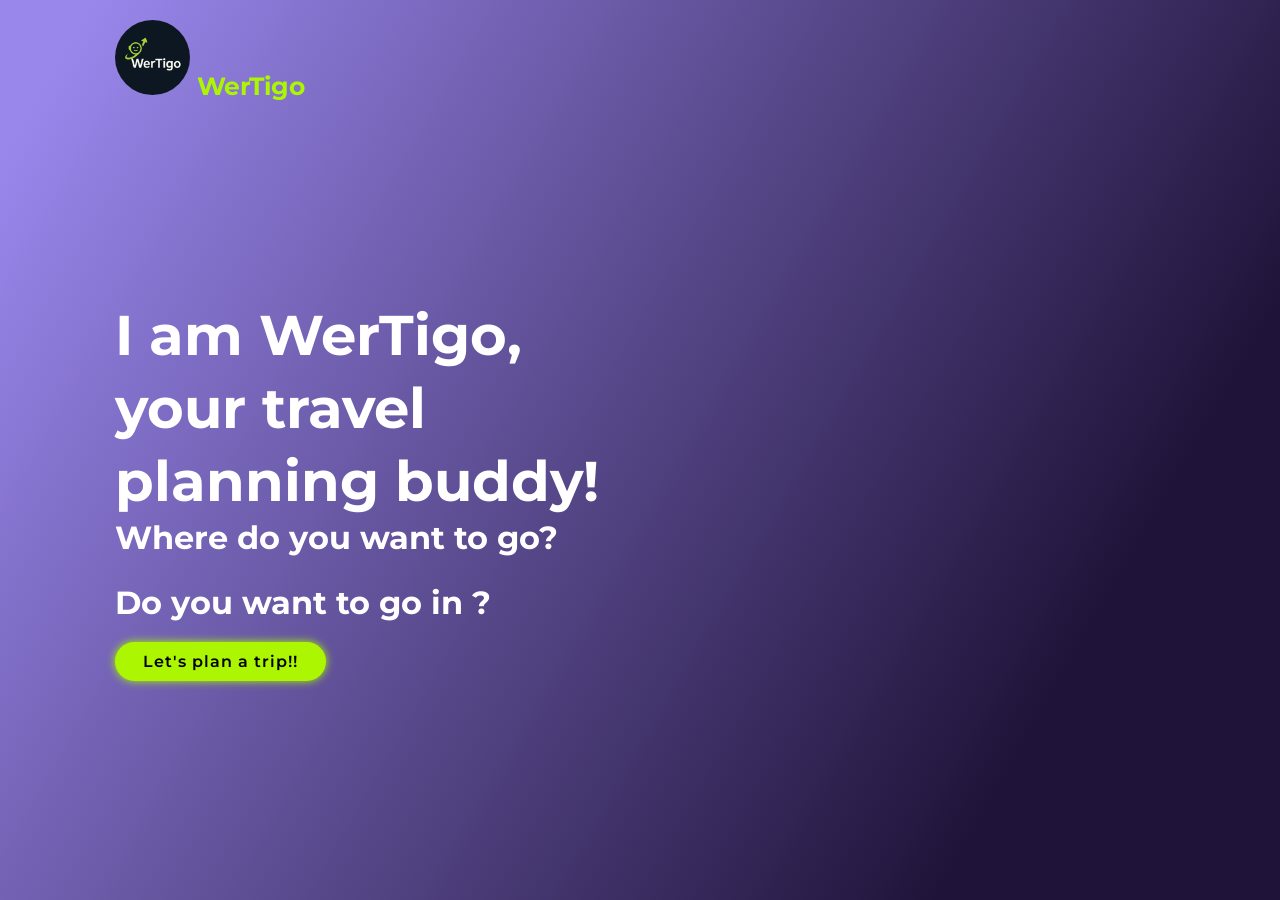
==== personal-portfolio-thesis-webdraft/home.html @ ab1bde2d "Initial commit" ====
<!DOCTYPE html>
<!--[if lt IE 7]>      <html class="no-js lt-ie9 lt-ie8 lt-ie7"> <![endif]-->
<!--[if IE 7]>         <html class="no-js lt-ie9 lt-ie8"> <![endif]-->
<!--[if IE 8]>         <html class="no-js lt-ie9"> <![endif]-->
<!--[if gt IE 8]>      <html class="no-js"> <!--<![endif]-->
<html>
    <head>
        <meta charset="utf-8">
        <meta http-equiv="X-UA-Compatible" content="IE=edge">
        <title>WerTigo</title>

        <!-- FONT AWESOME -->
         <link rel="stylesheet" href="https://cdnjs.cloudflare.com/ajax/libs/font-awesome/6.5.1/css/all.min.css" class="stylesheet">
         <link rel="stylesheet" 
         href="https://cdnjs.cloudflare.com/ajax/libs/font-awesome/6.5.2/css/all.min.css">
        <meta name="description" content="">
        <meta name="viewport" content="width=device-width, initial-scale=1">

        <!-- Main CSS-->
        <link rel="stylesheet" href="style.css">
    </head>
    <body>
        <!--[if lt IE 7]>
            <p class="browsehappy">You are using an <strong>outdated</strong> browser. Please <a href="#">upgrade your browser</a> to improve your experience.</p>
        <![endif]-->

        <!-- HEADER DESIGN -->
        <header class="header">
         <a href="#" class="logo" id="menu"><img src="LOGO.png" class="lgo"><span> WerTigo </span></a>
        
         <i class="fa-solid fa-bars" id="menu-icon"></i>
         <nav class="navbar">
         <!--    
            <a href="#home" class="active"><span>Home </span></a>
            <a href="#about"> <span>About</span></a>
            <a href="#services"> <span>Services</span> </a>
            <a href="#portfolio"> <span>Portfolio</span></a>
            <a href="#contact"> <span>Contact</span></a>
         </nav>
         -->

         
        </header>

        <!-- Home section design-->

        <section class="home" id="home">

        <div class="home-content">

            

            <h1>I am WerTigo,</h1>
            <h1> your travel planning buddy! </h1>
            <h3>Where do you want to go?</h3>
            <br>
            <br>
            <h3> Do you want to go in <span class="multiple-text"></span>?</h3>
                
                <a href="index.html" class="btn"> Let's plan a trip!! </a>
            </div>

            
            <div class="slides">
                <div class="slide slide-1" data-bg="DESTINATIONS/BOHOL.jpg">
                    <img src="DESTINATIONS/BOHOL.jpg" alt="">
                </div>
                <div class="slide slide-2" data-bg="DESTINATIONS/BORACAY.jpg">
                    <img src="DESTINATIONS/BORACAY.jpg" alt="">
                </div>
                <div class="slide slide-3" data-bg="DESTINATIONS/ELNIDO.webp">
                    <img src="DESTINATIONS/ELNIDO.webp" alt="">
                </div>
            </div>
            
            
    

        <div class="home-img">
                    <img src="img/dp-wbg-t.png" alt="">

        </div>
        </div>
        </section>

        <!--
        about section
       <section class="about" id="about">
        <div class="about-img">
            <img src="img/dp-placeholder.png" alt="">

        </div>

        !-->



        <!--<section class="info-section" id="info-section">
            <h2 class="section-title"></h2>


            <div class="info-container container grid">
            
                 about
                <div class="about grid" id="about">
                    <div class="about-content">
                        <h3 class="info-title">About <span> Me </span></h3>
                            <p class="about-desc">
                                I am Christian Gabrielle B. Dalida, an incoming 4th year Computer Science student from Cavite State University - Imus. I grew up surrounded by technology, which explains my passion for it. I am interested in developing software, AI, and data analytics. Though I'm open to anything inline with Computer Science, and there isn't anything I can't learn!
                            </p>

                        <a href="resume.pdf" download="" target="_blank " class="button abt-btn"></a>


                    </div>

                <img src="img/transparent-pf.png" alt="" srcset="" class="abt-img">
                </div>


    
    </div>
     -->

                <!-- EDUCATION AND EXPERIENCE-->

                <!--
            <div class=" container-qualification">

             <main class="row">
                <section class="col">
                        <header class="title">
                            <h2>EDUCATION</h2>
                        </header>

                        <div class="contents">

                            <div class="box">
                                <h4>2017 - 2018</h4>
                                <h3>Junior High School</h3>
                                <p> Southern Philippines Institute of Science and Technology</p>
                            </div>

                            <div class="box">
                                <h4>2018-2020</h4>
                                <h3>Senior High School</h3>
                                <p> STI College Dasmarinas <br>
                                ICT in Mobile Application and Web Development</p>
                            </div>

                            <div class="box">
                                <h4>2021 - Present</h4>
                                <h3> College</h3>
                                <p> Cavite State University - Imus Campus <br>
                                    Bachelor of Science in Computer Science
                                </p>
                            </div>

                        </div>
                </section>
-->

                <!--- ****** END********-->



                <!-- EXPERIENCE -->

                <!--
                <section class="col">
                    <header class="title">
                        <h2>EXPERIENCE</h2>
                    </header>
                    <div class="contents">
                        <div class="box">
                            <h4>04/2024 - 06/2024</h4>
                            <h3>Full-stack Developer</h3>
                            <p> Developed a web-based point-of-sale system using HTML, CSS, MySQL, JavaScript in partial fullfilment of the subject Programming Languages</p>
                        </div>

                        <div class="box">
                            <h4>03/2024 - 06/2024</h4>
                            <h3>Lead Game Developer</h3>
                            <p> Programmed the environment, player, and enemy movement, colliders, and physics. </p>
                        </div>
                    </div>
               </section>
            </main>
            </div>
-->

                <!---- EXPERIENCE END-->



                <!-- experience 
                <div class="experience">
                    <h3 class="info-title"> Experience in an Academic Environment</h3>

                    <div class="experience-content grid">
                        <div class="experience-data-grid"> 
                            <h2 class="experience-company"> Web Development</h2>
                            

                        </div>

                        <h3 class="experience-profession"> <span>Full Stack Web Developer</span></h3>
                        <h2><b>04/24 - 06/24</b></h2> 
                        <p class="exp-desc">
                            Made a Point of Sale system of Computer Parts & Peripherals in partial fullfilment of the subject Programming Languages. HTML,CSS, JS, PHP, MySQL
                        </p>
                    </div>


                    <div class="experience-data grid"> 
                    <h2 class="experience-company">Unity
                    </h2>

                

                <h3 class="experience-profession"> <span>Lead Programmer</span></h3>
                <h2> <b>04/24 - 06/24</b></h2>
                <p class="exp-desc">
                Coded the player character's & enemies movement, the game's environment, and other interactables in partial fullfilment of the subject CS Elective - Game Development
                </p>
                </div>
                </div>
            </div>
        </div>

    -->

      

        

        <!--- SKILLS -->

        <!--- <div class="skills">
        <h3 class="info-title">Skills</h3>
        

    

        <div class="skills-content grid">
            <div class="skills-box">
                <img src="img/icons/html-1.svg" alt="" srcset="">
                <span class="skills-name">HTML</span>
            </div>
            <div class="skills-box">
                <img src="img/icons/css-3.svg" alt="" srcset="">
                <span class="skills-name">CSS</span>
            </div>
            <div class="skills-box">
                <img src="img/icons/javascript-1.svg" alt="" srcset="">
                <span class="skills-name">Javascript</span>
            </div>
            <div class="skills-box">
                <img src="img/icons/java-4.svg" alt="" srcset="">
                <span class="skills-name">Java</span>
            </div>
            <div class="skills-box">
                <img src="img/icons/python-5.svg" alt="" srcset="">
                <span class="skills-name">Python</span>
            </div>
            <div class="skills-box">
                <img src="img/icons/c--4.svg" alt="" srcset="">
                <span class="skills-name">C#</span>
            </div>
            <div class="skills-box">
                <img src="img/icons/php.png" alt="" srcset="">
                <span class="skills-name">PHP</span>
            </div>
            <div class="skills-box">
                <img src="img/icons/unity-logo.svg" alt="" srcset="">
                <span class="skills-name">Unity</span>
            </div>
            <div class="skills-box">
                <img src="img/icons/premiere-pro-cc.svg" alt="" srcset="">
                <span class="skills-name">Adobe Premiere Pro</span>
            </div>
            <div class="skills-box">
                <img src="img/icons/adobe-photoshop-2.svg" alt="" srcset="">
                <span class="skills-name">Adobe Photoshop</span>
            </div>
            <div class="skills-box">
                <img src="img/icons/after-effects-1.svg" alt="" srcset="">
                <span class="skills-name">Adobe After Effects</span>
            </div>
            <div class="skills-box">
                <img src="img/icons/adobe-illustrator-cs6.svg" alt="" srcset="">
                <span class="skills-name">Adobe Illustrator</span>
            </div>

            
        </div>
        </div>
    

        </section>
        <!--
        <div class="about-content">
            <h2 class="heading">ABOUT <span>Me</span></h2>
            <h3> Programmer </h3>
            <p>Lorem ipsum dolor sit amet consectetur adipisicing elit. Non nesciunt minima sed voluptates, veniam voluptatem ullam repellat vel soluta! Nihil labore, enim dolor odio iusto atque nobis accusantium soluta obcaecati. Voluptates qui temporibus odit perferendis rerum tempora laborum, iste officia est incidunt dolores nesciunt eius, facere laudantium corporis omnis quod.</p>
             <a href="" class="btn"> Read more</a>
    
        </div>

       </section>
       
-->

       <!-- services section -->
     <!--  <section class="services" id="services">
       <h2 class="heading">My <span> Services</span></h2>

       <div class="services-container">
            <div class="services-box">
             <i class="fa-solid fa-code"> </i>
             <h3> General Programming </h3>
             <p> Website Development using HTML, CSS, and JavaScript. Programming using Java, Python, C++</p>
            
            </div>

            <div class="services-box">
                <i class="fa-solid fa-gamepad"> </i>
                <h3> Game Development</h3>
                <p> Programming of player and environment's movement, colliders, physics;  configuration of anything in the hierarchy and game scene. Animation of 3D models. </p>
               
               </div>

               <div class="services-box">
                <i class="fa-solid fa-photo-film"></i>
                <h3> Photo & Video Editing</h3>
                <p> Design and layout of banner, flyer, stream overlay, book covers; Color grading of photosets. Editing and Post Processing of Videos
                </p>
           

               </div>



         </div>
       </section>   
-->
   
       <!-- PORTFOLIO SECTION -->


     <!--  <section class="portfolio" id="portfolio">

            <h2 class="heading">Latest <span>Projects</span></h2>


            <div class="portfolio-container">
                <div class="portfolio-box">
                    <video controls src="assets/dragon-lodi.mp4" alt="">
                    <div class="portfolio-layer">
                        <h4>Game Development</h4>
                        <p>Animation and Effects</p>
                        <a href="img/colorref.png"><i class="fa-solid fa-up-right-from-square"></i> </a>
                    </div>
                </div>

                <div class="portfolio-box">
                    <video controls src="assets/gamedev-vid1.mp4" alt="">
                    <div class="portfolio-layer">
                        <h4>Game Development/h4>
                        <p>Movement and Environment</p>
                        <i class="fa-solid fa-up-right-from-square"></i>
                    </div>
                </div>

                <div class="portfolio-box">
                    <img src="assets/portfolio-4.png" alt="">
                    <div class="portfolio-layer">
                        <h4>Game Development</h4>
                        <p> Environment and Player Movement</p>
                        <a href="assets/portfolio-4.png" target="_blank"><i class="fa-solid fa-up-right-from-square"></i></a>
                    </div>
                </div>

                <div class="portfolio-box">
                    <img src="assets/portfolio-1.png" alt="">
                    <div class="portfolio-layer">
                        <h4>Web Development</h4>
                        <p>Web Based Point of Sale System - Home Page</p>
                        <a href="assets/portfolio-1.png" target="_blank"><i class="fa-solid fa-up-right-from-square"></i></a>
                    </div>
                </div>

                <div class="portfolio-box">
                    <img src="assets/portfolio-2.png" alt="">
                    <div class="portfolio-layer">
                        <h4>Web Development</h4>
                        <p>Store Page</p>
                        <a href="assets/portfolio-2.png" target="_blank"><i class="fa-solid fa-up-right-from-square"></i></a>
                    </div>
                </div>

                <div class="portfolio-box">
                    <img src="assets/portfolio-3.png" alt="">
                    <div class="portfolio-layer">
                        <h4>Web Development</h4>
                        <p>Admin Panel of POS system</p>
                        <a href="assets/portfolio-3.png" target="_blank"><i class="fa-solid fa-up-right-from-square"></i></a>
                    </div>
                </div>
            </div>

            

       </section>
-->

       <!--Contact Section-->
     <!--  <section class="contact" id="contact">
        <h2 class="heading">Contact <Span>Me</Span></h2>

        <form action="https://api.web3forms.com/submit" method="POST">
            <div class="input-box">
                <input type="hidden" name="access_key" value="ca8d9b3e-9b9c-43a7-b57c-4d29ec927478">

                <input type="text" name="Full Name" id="" placeholder="Full Name" required>
            
                <input type="email" name="Email Address" id="" placeholder="Email Address" required>
            </div>

            <div class="input-box">
                <input type="number" name="Mobile Number" id="" 
                maxlength="11" placeholder="Mobile Number" required>

             <input type="text" class="text" placeholder="Email Subject" name="Email Subject" required>
            </div>

            <textarea name="Message" id="" cols="30" rows="10" placeholder="Your Message"></textarea>
            <input type="submit" class = "btn" required>
        </form>
       </section>

-->
       <!-- FOOTER -->

      <!-- <footer class="footer">
            <div class="footer-text">
                <p> Website created by Christian Gabrielle Dalida</p>
            </div>



            <div class="footer-iconTop">
                <a href="home.html" class=""><i class="fa-solid fa-angle-up"> </i></a>




                


            </div>


       </footer>
       
-->
    <!-- scrollreveal js -->
    <script src="https://unpkg.com/scrollreveal"></script>

    <!-- TypedJS -->
<script src="https://unpkg.com/typed.js@2.1.0/dist/typed.umd.js">

</script>


     
    <!-- MAIN JS -->
    <script src="main.js"></script>





    </body>
</html>
---- personal-portfolio-thesis-webdraft/style.css ----
@import url('https://fonts.googleapis.com/css2?family=Montserrat:ital,wght@0,100..900;1,100..900&display=swap');

*{
    margin: 0;
    padding: 0;
    box-sizing: border-box;
    text-decoration: none;
    border: none;
    outline: none;
    scroll-behavior: smooth;
    font-family: "Montserrat", sans-serif;
    -webkit-box-sizing: border-box;
}
  



:root {

    --purple-gradient:   
    --bg-color: #191f36;
    --snd-bg-color: #262840;
    --text-color:#fff; /*white default FFF */
    --main-color: #abf600;
    --header-height:3.5rem;
    --hue:230;

    --biggest-font-size: 3rem;
    --big-font-size:1.8rem;
    --h1-font-size:2.5rem;
    --h2-font-size:2.5rem;
    --h3-font-size:1.75rem;
    --normal-font-size:1.5rem;
    --small-font-size: 1.3rem;

    --font-regular:400;
    --font-semi-bold:600;
    --font-bold:700;



}


html{
    font-size: 62.5%;
    overflow-x: hidden;
    scroll-behavior:smooth;
}



body{
    /* background: var(--bg-color); */

    background: rgb(153,135,236);
    background: linear-gradient(120deg, rgba(153,135,236,1) 5%, rgba(32,19,57,1) 81%);
    overflow-x:hidden;

    /* red-purple gradient
    background: rgb(210,55,55);
    background: radial-gradient(circle, rgba(210,55,55,1) 13%, rgba(236,139,139,1) 34%, rgba(166,136,224,1) 75%, rgba(153,135,236,1) 100%);*/

    color: var(--text-color);
}


.lgo{
    border-radius: 50%;
    height: 75px;
    width: 75px;
    left: 100px;
}


.container{
    max-width: 1120px;
    margin-inline: 1.5rem ;
}

.index{
    background: gray;
}

.home{
    position: relative;
    width: 100%;
    height: 100vh; /* Full height of the viewport */
    background-size: cover;
    background-position: center;
    transition: background-image 1s ease-in-out;
}

@keyframes fadeFromLeft {
    0% {
        opacity: 0;
        transform: translateX(-100%);
    }
    100% {
        opacity: 1;
        transform: translateX(0);
    }
}

.home h1, .home h3, .home a{
    position: relative;
    z-index: 10;
}

/* Ensure the slides div is visible and styled properly */
.slides {
    display: none;
    }

/* Style each individual slide */
.slide {
    display: none;
}



/* Make sure images fit properly within the box */
.slide img {
    width: 100%; /* Make image take the full width */
    height: 100%; /* Make image take the full height */
    object-fit: cover; /* Maintain aspect ratio, filling the box */
    object-position: center; /* Center the image within the box */
    border-radius: 50px;
}




.chat-container {
    width: 50%;
    height: 85vh;
    background-color: black;
    border-radius: 16px;
    box-shadow: 0 10px 20px rgba(0, 0, 0, 0.1);
    overflow: hidden;
    display: flex;
    flex-direction: column;
    position: fixed;
    bottom: 30px;
    left: 30px;
    transition: all 0.3s ease;
    border: 1px solid rgba(0, 0, 0, 0.1);
    z-index: 1000
}

.chat-header {
    padding: 15px;
    display: flex;
    justify-content: space-between;
    align-items: center;
    border-bottom: 1px solid rgba(0, 0, 0, 0.05);
}

.chat-header-info {
    display: flex;
    align-items: center;
}

.logo {
    font-weight: 700;
    font-size: 24px;
    color: var(--primary-color);
    margin-right: 8px;
    letter-spacing: -0.5px;
}

.tagline {
    font-size: 14px;
    color: var(--light-text);
    font-style: italic;
}

.chat-header-actions {
    display: flex;
    gap: 15px;
}

.header-button {
    background: none;
    border: none;
    color: var(--light-text);
    cursor: pointer;
    font-size: 16px;
}

.chat-messages {
    flex: 1;
    padding: 20px;
    overflow-y: auto;
    display: flex;
    flex-direction: column;
    gap: 20px;
    background-color: var(--white);
    height: calc(70vh - 100px);
}

.message {
    display: flex;
    max-width: 85%;
    align-self: flex-start;
}

.message.bot {
    align-self: flex-start;
}

.message.user {
    align-self: flex-end;
    flex-direction: row-reverse;
}

.message-avatar {
    width: 60px;
    height: 50px;
    border-radius: 50%;
    background-color: var(--light-gray);
    display: flex;
    justify-content: center;
    align-items: center;
    margin: 0 8px;
    overflow: hidden;
    background-image: url(''); /* Replace with actual file path */
    background-size: cover;  /* Ensures the image covers the avatar */
    background-position: center; /* Centers the image */
    
}

.user .message-avatar {
    background-color: var(--primary-color);
}

.message-content {
    padding: 15px;
    border-radius: 18px;
    font-size: 15px;
    line-height: 1.4;
}

.bot .message-content {
    background-color: var(--light-gray);
    color: var(--dark-text);
    border-bottom-left-radius: 5px;
}

.user .message-content {
    background-color: var(--primary-color);
    color: var(--white);
    border-bottom-right-radius: 5px;
}

.numbered-list {
    margin-left: 20px;
    margin-top: 10px;
    margin-bottom: 10px;
}

.numbered-list li {
    margin-bottom: 8px;
    font-weight: 500;
}

.numbered-list span {
    font-weight: normal;
}

.chat-input-container {
    padding: 15px;
    border-top: 1px solid rgba(0, 0, 0, 0.05);
}

.chat-input {
    display: flex;
    position: relative;
}

.chat-input input {
    flex: 1;
    padding: 12px 15px;
    border: 1px solid rgba(0, 0, 0, 0.1);
    border-radius: 25px;
    outline: none;
    font-size: 15px;
}

.send-button {
    background-color: transparent;
    color: gray;
    border: none;
    width: 40px;
    height: 40px;
    border-radius: 50%;
    cursor: pointer;
    display: flex;
    justify-content: center;
    align-items: center;
    position: absolute;
    right: 5px;
    top: 50%;
    transform: translateY(-50%);
}

.quick-replies {
    display: flex;
    gap: 10px;
    margin-top: 10px;
    flex-wrap: wrap;
}

.quick-reply-btn {
    background-color: var(--white);
    color: var(--dark-text);
    border: 1px solid rgba(0, 0, 0, 0.1);
    padding: 8px 15px;
    border-radius: 20px;
    font-size: 14px;
    cursor: pointer;
    transition: all 0.2s;
    white-space: nowrap;
}

.quick-reply-btn:hover {
    background-color: rgba(0, 0, 0, 0.05);
}

.create-trip-btn {
    background-color: var(--primary-color);
    color: var(--white);
    border: none;
    padding: 10px 20px;
    border-radius: 25px;
    font-size: 15px;
    font-weight: 500;
    cursor: pointer;
    margin: 15px auto;
    display: block;
    transition: all 0.2s;
}

.create-trip-btn:hover {
    background-color: var(--secondary-color);
}

.chat-button {
    position: fixed;
    bottom: 30px;
    left: 30px;
    width: 60px;
    height: 60px;
    background-color: var(--primary-color);
    border-radius: 50%;
    display: flex;
    justify-content: center;
    align-items: center;
    cursor: pointer;
    box-shadow: 0 5px 10px rgba(0, 0, 0, 0.2);
    z-index: 1000;
    display: none;
}

.chat-button i {
    color: var(--white);
    font-size: 24px;
}

.emoji {
    font-style: normal;
}

/* Responsive design */
@media (max-width: 480px) {
    .chat-container {
        width: 100%;
        height: 100%;
        bottom: 0;
        right: 0;
        border-radius: 0;
    }
}

.grid{
display: grid;
gap: 1.5rem;
}

.main{
    overflow: hidden;
}


.section-title{
text-align: center;
font-size: var(--h1-font-size);
font-weight: var(--font-bold);
margin-bottom: 2rem;
}


/* Right Panel Styles */
.right-panel {
    width: 45%;
    height: 85vh;
    background-color: black;
    border-radius: 16px;
    box-shadow: 0 10px 20px rgba(0, 0, 0, 0.1);
    overflow: hidden;
    display: flex;
    flex-direction: column;
    position: fixed;
    bottom: 30px;
    right: 30px;
    transition: all 0.3s ease;
    border: 1px solid rgba(0, 0, 0, 0.1);
    z-index: 1000
}

.nav-pic{
    border-radius: 10%;
    display: block;
    margin: 0 auto
}

.iti{
   text-align: center;
    margin-top: 10px;
    font-size: medium;
}

.navigation {
    display: flex;
    justify-content: space-between;
    align-items: center;
    width: 100%;
    padding: 15px 40px;
    position: absolute;
    top: 0;
    right: 0;
}

.right-links {
    display: flex;
    align-items: center;
    gap: 20px;
}

.link {
    color: var(--white);
    text-decoration: none;
    font-size: 14px;
    opacity: 0.8;
    transition: opacity 0.3s ease;
}

.link:hover {
    opacity: 1;
}

.sign-up-btn {
    background-color: rgba(255, 255, 255, 0.2);
    border-radius: 20px;
    padding: 8px 16px;
    color: var(--white);
    border: none;
    cursor: pointer;
    transition: background-color 0.3s ease;
}

.sign-up-btn:hover {
    background-color: rgba(255, 255, 255, 0.3);
}

.right-panel-content {
    max-width: 600px;
    animation: fadeIn 1s ease;
}

.heading {
    font-size: 48px;
    font-weight: bold;
    margin-bottom: 200px;
    letter-spacing: 2px;
}

.subheading {
    font-size: 24px;
    margin-bottom: 40px;
    opacity: 0.9;
    align-items: center;
}

.slider-navigation {
    display: flex;
    align-items: center;
    justify-content: center;
    margin-top: 40px;
}

.arrow-icon {
    font-size: 30px;
    color: white;
    cursor: pointer;
    opacity: 0.7;
    transition: opacity 0.3s ease;
}

.arrow-icon:hover {
    opacity: 1;
}

.slider-dots {
    display: flex;
    gap: 10px;
    margin: 0 20px;
}

.dot {
    width: 10px;
    height: 10px;
    border-radius: 50%;
    background-color: rgba(255, 255, 255, 0.5);
    transition: all 0.3s ease;
}

.dot.active {
    background-color: var(--white);
    width: 30px;
    border-radius: 5px;
}



section{
    min-height: 100vh;
    padding:  10rem 9% 2rem;
}

.header{
    position: fixed;
    top: 0;
    left: 0;
    width: 100%;
    padding: 2rem 9%;
    display: flex;
    justify-content: space-between;
    align-items: center;
    z-index: 100;
    transition: all 0.5s;
}

.header-scrolled{
background: var(--snd-bg-color);
box-shadow: 0 3px 10px rgba(0,0,0,0.15);
}


.logo{
    font-size: 2.5rem;
    color: var(--text-color);
    font-weight: 700;
    cursor: default;
}


.navbar.active{
    background: var(--snd-bg-color);
}


.navbar a {
    font-size: 1.5rem;
    color: var(--text-color);
    margin-left: 4rem;
    font-weight: 700;
}


.navbar a:hover,
.navbar a.active{
    color: var(--text-color);
}

#menu-icon{
    font-size: 3.6rem;
    color: var(--text-color);
    display: none;
}

.home{
    display: flex;
    justify-content: space-between;
    align-items: center;
    gap: 2rem;
    
}

.home-content h3{
    font-size: 3.2rem;
    font-weight: 700;
}

.home-content{
    flex-basis: 50%;
}

.home-content h3:nth-of-type(2){
    margin-bottom: 2rem;
}

span{
    color: var(--main-color);

}

.home-content h1{
    font-size: 5.6rem;
    font-weight: 700;
    line-height: 1.3;
}

.home-img img{
    width:25vw;
    animation: floa age 4s ease-in-out infinite;
    filter: drop-shadow(19px 10px 40px #bdbb45);


    }

@keyframes floatImage{
    0%{
        transform: translateY(0);
    }

    50%{
        transform: translateY(-2.4rem);
    }
    100%{
        transform: translateY(0);
    }
}




.home-content p{
    font-size: 1.6rem;
}


.social-media a{
    display: inline-flex;
    justify-content: center;
    align-items: center;
    width: 4rem;
    height: 4rem;
    background: transparent;
    border: .2rem solid var(--main-color);
    border-radius: 50%;
    font-size: 2rem;
    color: var(--main-color);
    margin: 3rem 1.5rem 3rem 0;
    transform: .5s ease;

}

.social-media a:hover{
    background: var(--main-color);
    color: var(--snd-bg-color);
    box-shadow: 0 0 1rem var(--main-color);
}

.btn{
    display: inline-block;
    padding:  1rem 2.8rem;
    background: var(--main-color);
    border-radius: 4rem;
    box-shadow: 0 0 0.8rem var(--main-color);
    font-size: 1.6rem;
    color:black;
    letter-spacing: .1rem;
    font-weight: 600;

    transition: .5s ease;
    
}

.btn:hover {
    box-shadow: none;
}


.heading{
text-align: center;
font-size: 4.5rem;

}


/* about 

.about{
    display: flex;
    justify-content: center;
    align-items: center;
    gap: 2rem;
    background: var(--snd-bg-color);
}


.about-img img{
width: 35vw;
}


.heading{
    text-align: center;
    font-size: 4.5rem;
}


.about-content h2{
    text-align: left;
    line-height: 1.2;
}


.about-content h3{
    font-size: 2.6rem;
}

.about-content p{
    font-size: 1.6rem;
    margin: 2rem 0 3rem;
}

*/

/* info */
info-container {
row-gap: 3rem  ;
}


.info-section{
    justify-content: center;
    align-items: center;
    gap: 2rem;
    background: var(--snd-bg-color);
    padding-top: 10px;
}





.info-title{
position: relative;
font-size: 3.2rem;
color: var(--text-color);
margin-bottom: 2rem;

}


.info-title::after{
content: '';
position: absolute;
left: 0;
bottom: -.5rem;
width: 20px;
height: 2px;
background: var(--text-color);
display: none;
}




/* new about test*/ 
.about {
    row-gap: 3rem;
    justify-content: center;
    align-items: center;
}

.about-desc{
margin-bottom: 2rem;
font-size: 2.3rem;
}



.about-desc b{
color: var(--main-color);

}



.abt-img{
    width: 25vw;
    justify-self: center;
    mask-image: linear-gradient(to bottom, hsla(var(--hue),40% ,16%) 60%, transparent 100%);
    margin-left: 30rem;
}


.experience-content{
    row-gap: 2rem
}

.experience-data{
    row-gap: 2rem;
}


.experience-company{
font-size: var(--h2-font-size);
font-weight:700 ;
}

.experience-profession{
font-size: var(--h3-font-size);
margin-bottom: .25rem;
}

.experience-date{
display: block;
font-size: var(--small-font-size);
margin-bottom: .75rem;
}
 
.exp-desc{
font-size: var(--normal-font-size);
padding-bottom: 2.5rem;

}

.exp-date{
    font-size: var(--small-font-size);
}


.skills{
padding-top: 5rem;
padding-left: 1.2rem;
padding-bottom: 5rem;
margin-top: -15%;
}

.info-titlecred{
    display: inline;
    float:left;
    width: 50%;
    position: relative;
    font-size: 3.2rem;
    color: var(--text-color);
    margin-bottom: 1.5rem;
}


.skills-content img{
width: 35px;
margin-bottom: .5rem;
margin-top: 2.5rem;
}


.skills-name{
    font-size: var(--small-font-size);
}


.skills-content{
grid-template-columns: repeat(5,max-content);
justify-content: space-around;
align-items: flex-end;
}


.skills-box{
    display: grid;
    place-items: center;
    transition: transform .4s;
    
}

.skills-box:hover{
transform: translateY(-.25rem);
}


/* education */


















/* services */

.services h2{
    margin-bottom: 5rem;

}

.services-container{
    display: flex;
    justify-content: center;
    align-items: center;
    flex-wrap: wrap;
    gap: 2rem;
}

.services-container .services-box{
    flex: 1 1 30rem;
    background: var(--snd-bg-color);
    padding: 3rem 2rem 4rem;
    border-radius: 2rem;
    text-align: center;
    border: 2rem solid --bg-color;
    transition:  .5s ease;
}

.services-container .services-box:hover{
    border-color: var(--main-color);
    transform: scale(1.02);
}

.services-box i {
    font-size: 7rem;
    color: var(--main-color);
}

.services-box h3{
    font-size: 2.6rem;
}

.services-box p{
    font-size: 1.6rem;
    margin: 1rem 0 3rem;
}

/* portfolio */

.portfolio{
    background-color: var(--snd-bg-color);
}


.portfolio h2{
margin-bottom: 4rem;

}

.portfolio-container{
    display: grid;
    align-items: center;
    grid-template-columns: repeat(3,1fr);
    gap: 2rem;
}

.portfolio-container .portfolio-box{
position: relative;
border-radius: 2rem;
box-shadow: 0 0 1rem var(--bg-color);
overflow: hidden;
display: flex;
}


.portfolio-box img{
    width: 100%;
    transition: .5s ease;
    opacity: 0.7;
}

.portfolio-box video{
    width: 100%;
    transition: .5s ease;
    opacity: 0.7;
}


.portfolio-box:hover img{
transform: scale(1.1);

}

.portfolio-box:hover video{
    transform: scale(1.1);
}



.section-col{
    height: 0vh;
}


.portfolio-box .portfolio-layer{
    position: absolute;
    bottom: 0;
    left: 0;
    width: 100%;
    height: 100%;
    background: linear-gradient(rgba(0,0,0,0.1), var(--main-color));
    display: flex;
    justify-content: center;
    align-items: center;
    flex-direction: column;
    text-align: center;
    padding: 0 8rem;
    transform: translateY(100%);
    transform: .5s ease;
}




/* css for education and experiencde */
.container-qualification{
    width: 80%;
    display: flex;
    justify-content: center;
    align-items: center;
}

main.row{
    display: grid;
    grid-template-columns: 1fr 1fr;
    grid-column-gap: 20px;
}

.col header.title{
    color:var(--main-color);
    padding: 0px 0px 20px 30px;
}

.col .contents{
padding: 0px 30px;
border-left: 2px solid var(--main-color);
width: 45vh;
}

.set_height .section-col{
 height: 0vh;
}


.col .contents .box{
position: relative;
padding: 20px;
border: 1px solid #eaeaea;
cursor: pointer;
background-color: var(--snd-bg-color);
transition: all 0.4s;
margin-bottom: 20px;

}


.col .contents .box:hover{
box-shadow: 0px 3px 12px 0px #ccc;
border: 1px solid transparent;
}


.col .contents .box::before{
content: '';
position: absolute;
width: 16px;
height: 16px;
border-radius: 50%;
right: calc(100% + 22px) ;
top: 0 ;
background-color: var(--main-color);
border: 2px solid white;

}

.box h4{
    position: relative;
    columns: var(--main-color);
    font-size: 1.8rem;
}

.box h3{
    font-size: 19px;
    padding: 10px 0 px 6px;
    color:var(--main-color);
}

.box p{
    line-height: 1.2;
    color: #fff;
    font-size: 17px;
}


/* css end for experience and education */

/* portfolio section */



.portfolio-box:hover .portfolio-layer{
    transform: translateY(0);
}

.portfolio-layer h4{
font-size: 3rem;

}



.portfolio-layer p{
font-size: 1.6rem;
margin: .3rem 0 1 rem;
}

.portfolio-layer a{
    display: inline-flex;
    justify-content: center;
    align-items: center;
    width: 5rem;
    height: 5rem;
    background: var(--text-color);
    border-radius: 50%;
}



.portfolio-layer a i{
    font-size: 2rem;
    color: var(--bg-color);
}

/* contact css */

.contact h2{
    margin-bottom: 3rem;
}


.contact form{
    max-width: 70rem;
    margin: 1rem auto;
    text-align: center;
    margin-bottom: 3rem;
}

.contact form{
display: flex;
justify-content: space-between;
flex-wrap: wrap;
}


.contact form .input-box{
    display: flex;
    justify-content: space-between;
    flex-wrap: wrap;
}


.contact form .input-box input,
.contact form textarea{
    width: 100%;
    padding: 1.5rem;
    font-size: 1.6rem;
    color: var(--text-color);
    background: var(--snd-bg-color);
    border-radius: .8rem;
    margin: .7rem 0;
}


.contact form .input-box input{
    width: 100%;
}

.contact form textarea{
    resize: none;
}

contact form .btn{
    margin-top: 2rem;
    cursor: pointer;
}

.footer{

    display: flex;
    justify-content: space-between;
    flex-wrap: wrap;
    padding: 2rem 9%;
    background: var(--snd-bg-color);
}


.footer-text{
font-size: 1.6rem;
}


.footer-iconTop{
display: inline-flex;
justify-content: center;
align-items: center;
padding: .8rem 1rem;
background: var(--main-color);
border-radius: .8rem;
transform: .5s ease;
}


.footer-iconTop a:hover{
box-shadow:0 0 1rem var(--main-color);
}

.footer-iconTop a i{
font-size: 2.4rem;
color: var(--snd-bg-color)
}


/*Responsiveness*/

@media (max-width: 1200px){
    html{
        font-size: 60%;
    }

    .abt-img{
        margin-left: 0rem;
    }

    .experience-content .experience-company{
        font-size: 2.2rem;
    }


    

}


@media (max-width:991px){
    html{
    padding: 2rem 3%;
    }

    .home-img img{
        width: 35vw;
    }

    section{
        padding: 10rem 3%;
    }

    .services{
        padding: 7rem;
    }

    .about-desc{
        width: 80vw;
    }


    .portfolio{
        padding-bottom: 7rem;

    }

    .contact{
        min-height: auto;
    }

    .footer{
        padding: 2rem 3%;
    }

    .portfolio-box .portfolio-layer{
        margin-bottom: -7.5rem;

    }

    .col .contents{
        width: 35vw;
    }

    .col .contents .box::before{
        margin-left:10%
    }


    .skills-content{
        grid-template-columns: repeat(3, max-content);
}



@media (max-width:768px){
    #menu-icon{
        display: block;
    }

    .navbar{
        position: absolute;
        top: 100%;
        left: 0;
        width: 100%;
        padding: 1rem 3%;
        background: var(--bg-color);
        border-top: .1rem solid rgba(0, 0, 0, .2);
        box-shadow: 0 .5rem 1rem rgba(0,0,0,.2);
        display: none;
    }

    .abt-img{
        width: 50vw;
    }
    .navbar.active{
        display: block;
    }




    .abt-img img {
        margin-left: 0rem;
    }

    .navbar a{
        display: block;
        font-size: 2rem;
        margin: 3rem 0;        
    }

    .home{
        flex-direction: column;
    }

    .home-content h3{
        font-size: 2.6rem;
    }

    .home-content h1{
        font-size: 5rem;
    }

    .home-content{
        order: 2;
    }

    .home-img img{
        width: 55vw;
        margin-top: 4rem;
    }
    .about{
    flex-direction: column;
    }

    .about-img img{
        width: 90vw;
        margin-top: 4rem;
    }

    .services h2{
        margin-bottom: 3rem;
    }

    .portfolio h2{
    margin-bottom: 3rem;

    }

    .skills-content .skills-box span{
font-size: 1.6rem;
    }

    .info-container p, .info-container{
        font-size: 2.2rem;
    }
    
    .info-container h3{
        font-size: 1.8rem;
    }

    .info-container h2{
        font-size: 2rem;
    }

    .experience .info-title{
        font-size: 2.5rem;
    }

    .about-content .info-title{
        font-size: 5rem;
    }

    main.row{
        grid-template-columns: 1fr;
    }

    .row .col:nth-child(2){
        margin-top: 30px;
    }


    .col .contents{
        width: 70vw;
    }


    

}

@media (max-width:617px ){
.portfolio-container{
    grid-template-columns: 1fr;

}


.col{
    padding-right: 30rem;
    width: 15vw;
}

.skills-content{
grid-template-columns: repeat(2, max-content);
}
 


    .home-img img{
        width: 50vw;
        margin-top: 8rem;
    }

    .about-img img{
        width: 100vw;
        margin-top: 4rem;
    }


    .col .contents .box{
width: 50;

    }

}






@media(max-width: 450px){
    html{
        font-size: 50%;
    }

    .contact form .input-box input{
        width: 100%;
    }


    .home-img img{
    width: 70vw;
    height: 70vw;
    }


    .about-img img{
    width: 40vw;
    height: 40vw;
    justify-content: center;
    align-items: center;
    }

    .col .contents{
        width: 80vw;
    }


@media (max-width:300px){
.skills-content{
    grid-template-columns: repeat(1,max-content);
}

}





@media screen and (min-width: 1150px){
:root{
--h1-font-size:3.25rem;
--h2-font-size:2.5rem;
--h3-font-size:1.75rem;
--normal-font-size:1.5rem;
--small-font-size:1.25rem;
}
}
}
}
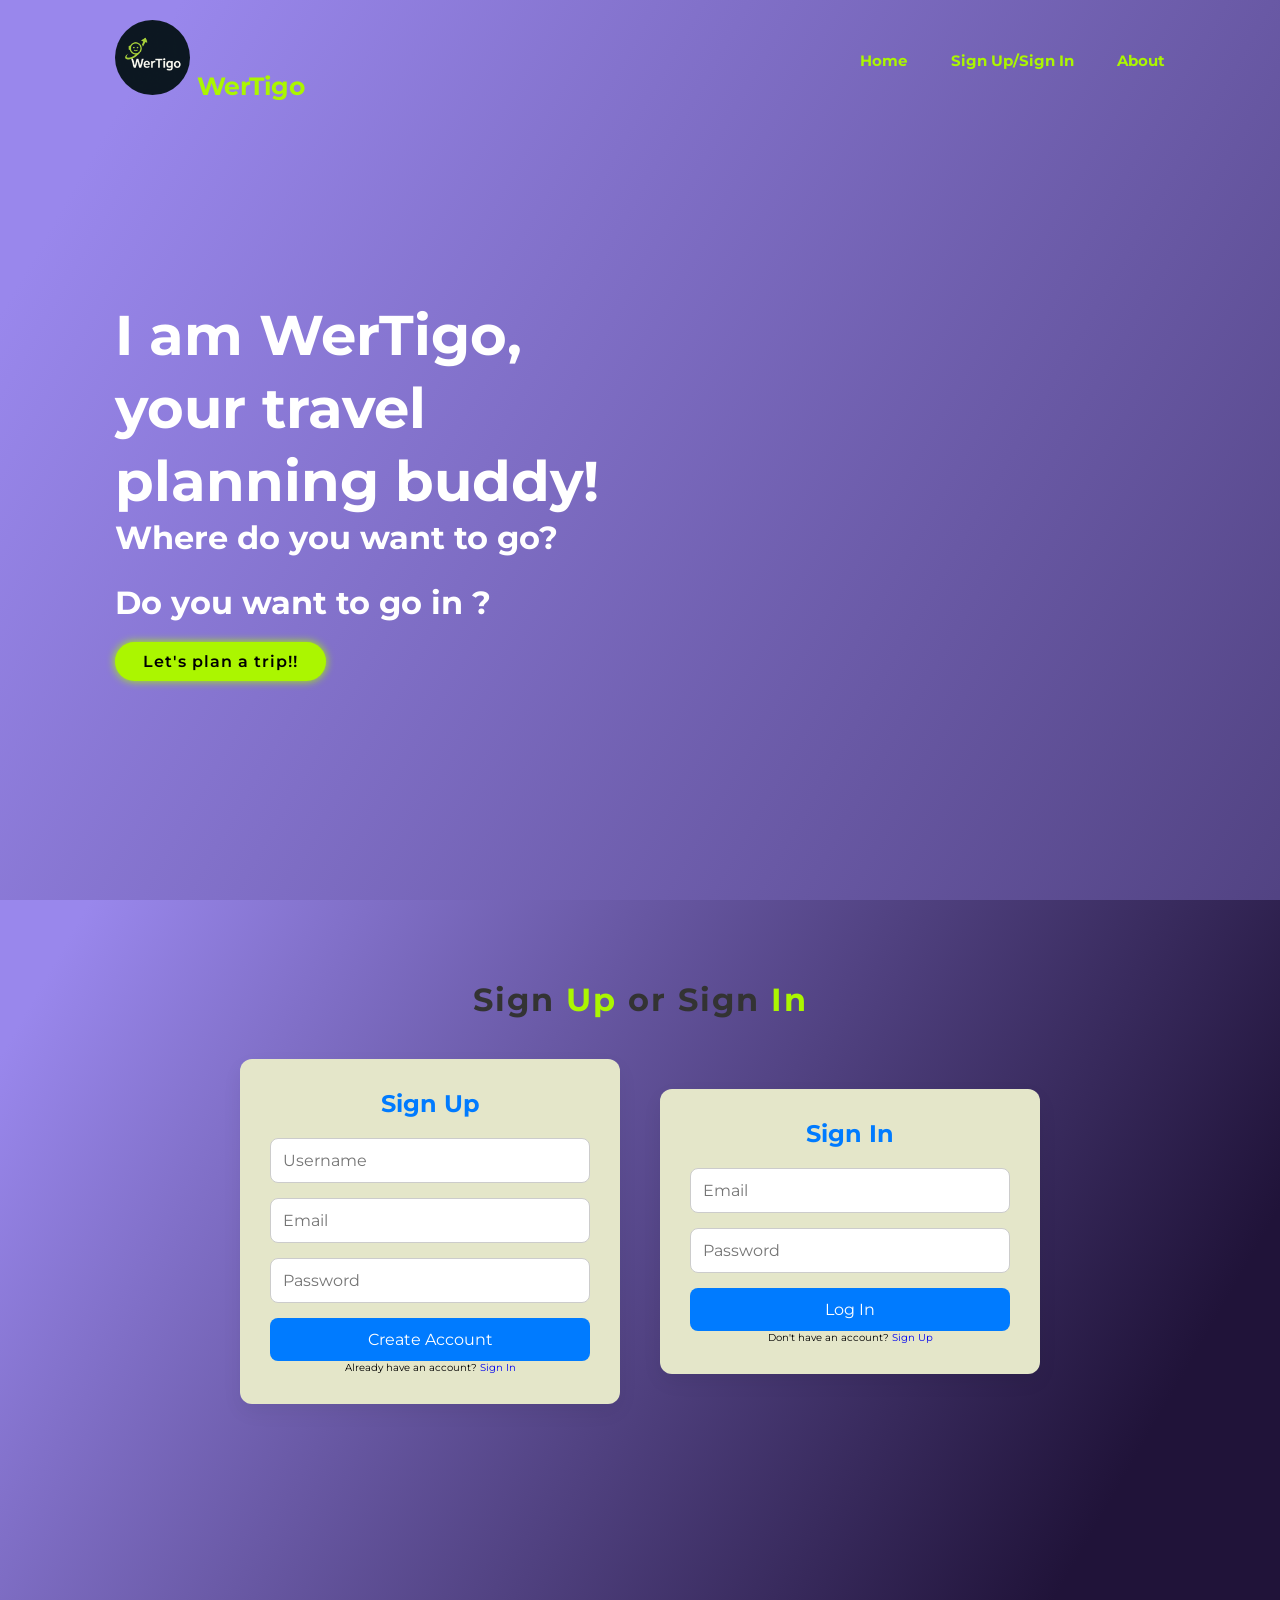
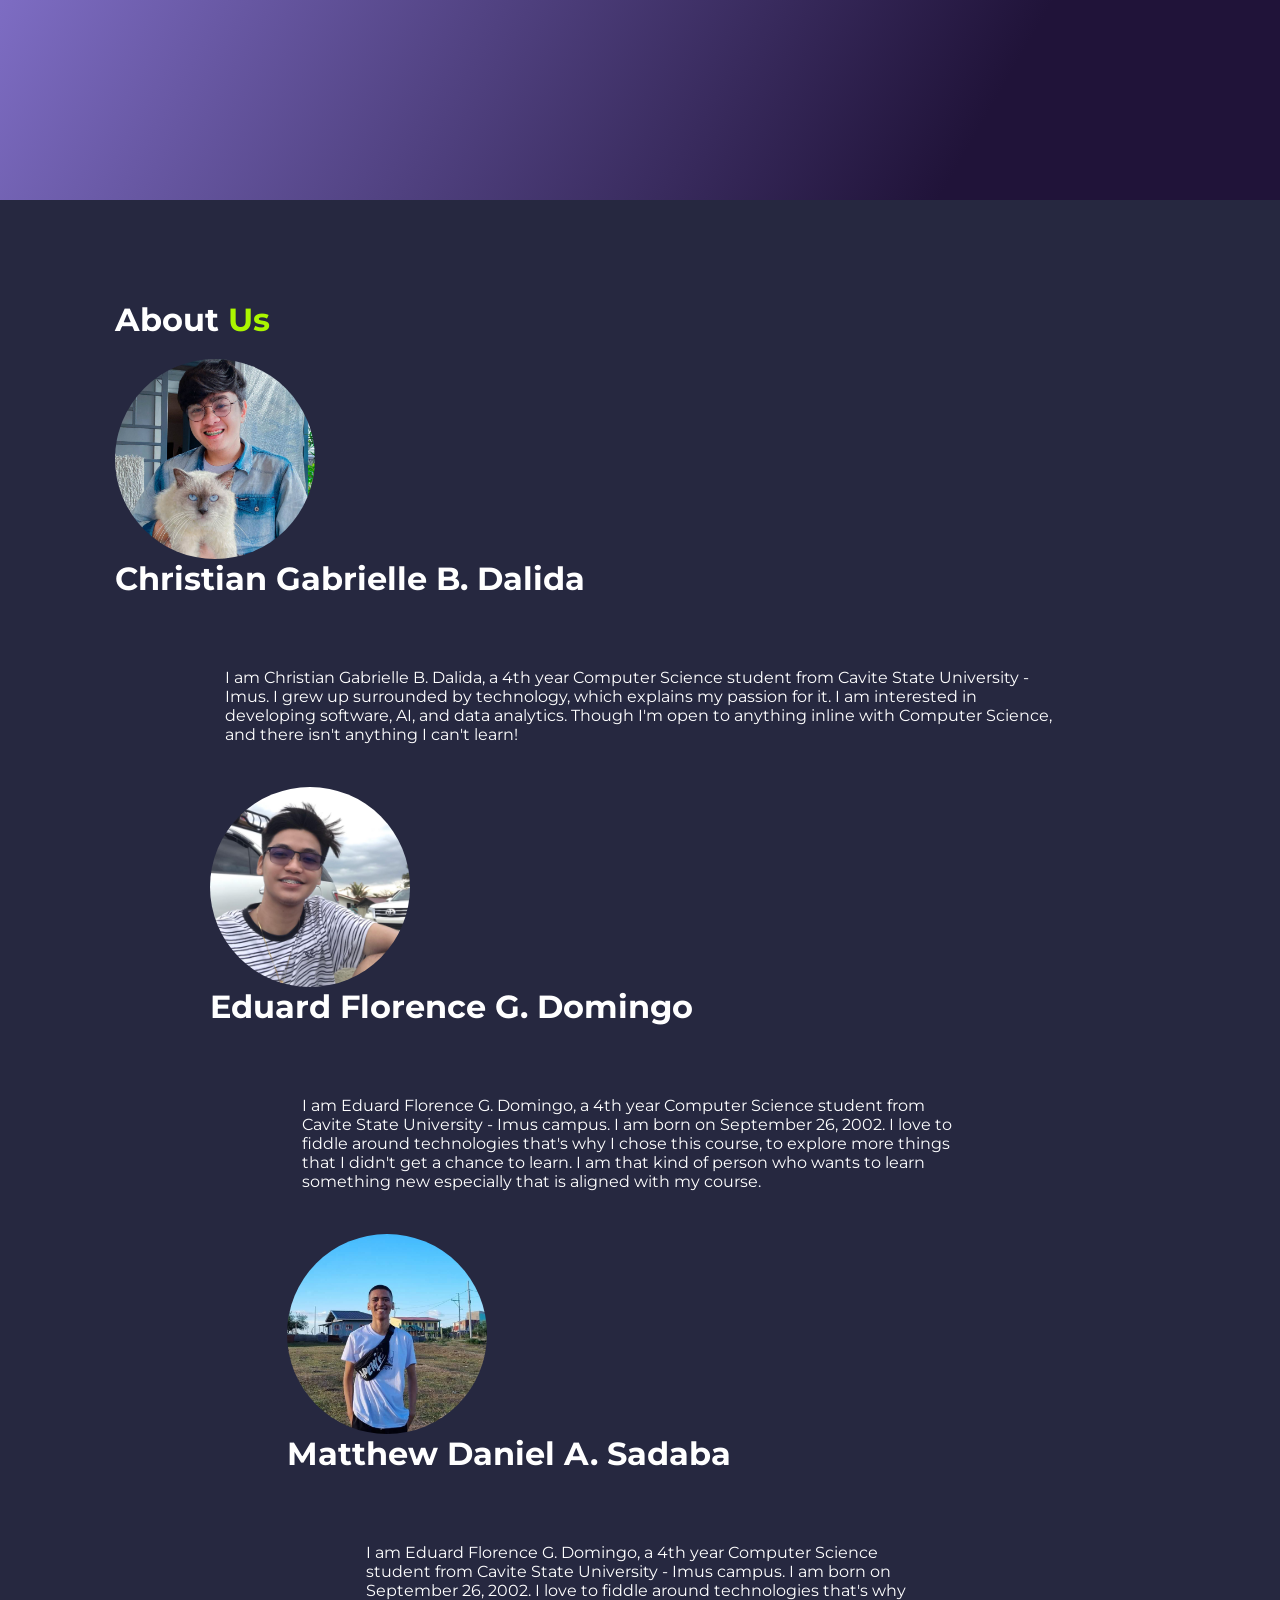
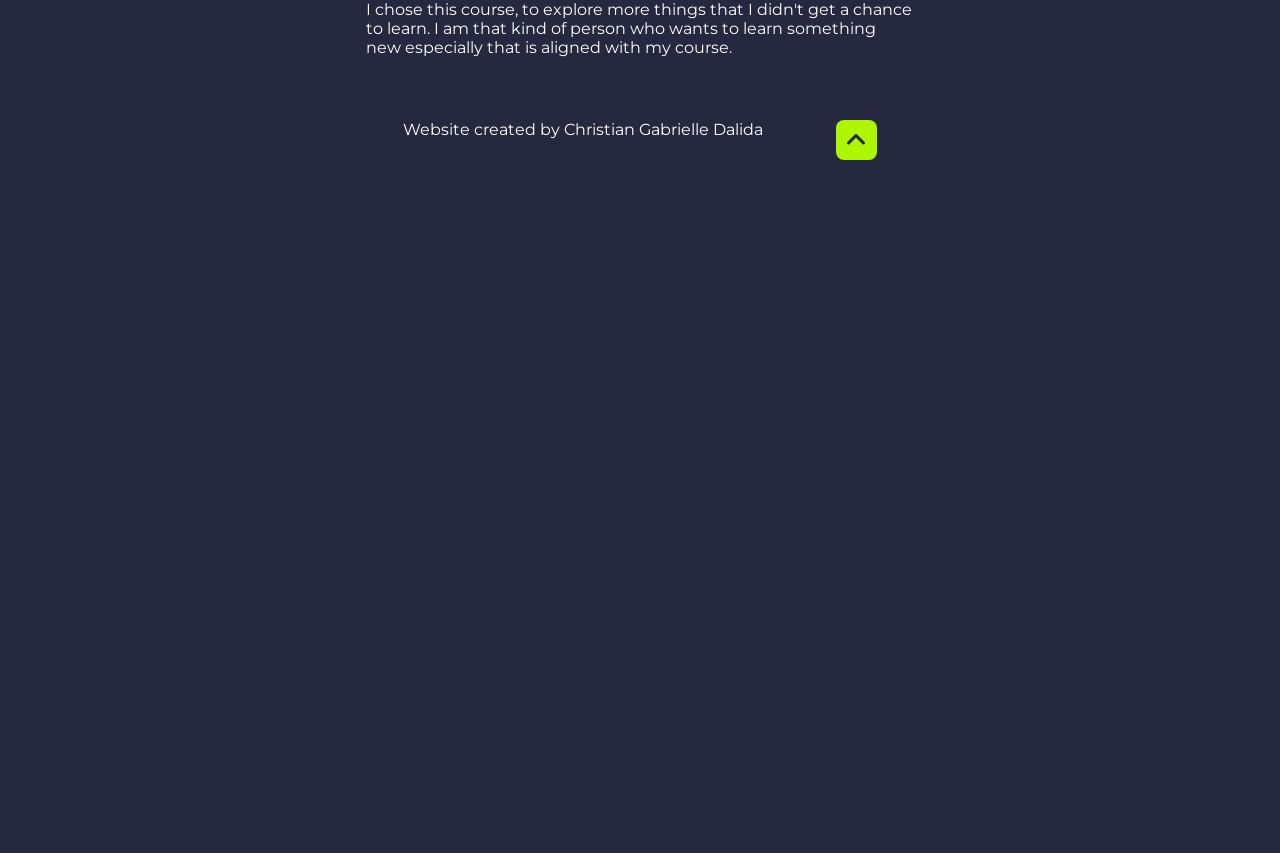
==== commit d4a1402d: "added" ====
--- a/personal-portfolio-thesis-webdraft/home.html
+++ b/personal-portfolio-thesis-webdraft/home.html
@@ -30,14 +30,13 @@
         
          <i class="fa-solid fa-bars" id="menu-icon"></i>
          <nav class="navbar">
-         <!--    
+            
             <a href="#home" class="active"><span>Home </span></a>
+            <a href="#sign"> <span>Sign Up/Sign In</span></a>
             <a href="#about"> <span>About</span></a>
-            <a href="#services"> <span>Services</span> </a>
-            <a href="#portfolio"> <span>Portfolio</span></a>
-            <a href="#contact"> <span>Contact</span></a>
+
          </nav>
-         -->
+        
 
          
         </header>
@@ -83,48 +82,140 @@
         </div>
         </section>
 
-        <!--
-        about section
+        <!--Sign In/Sign Up-->
+
+        <section class="sign" id="sign">
+            <h3 class="heading">Sign <span>Up</span> or Sign <span>In</span></h3>
+          
+            <div class="sign-container">
+              <!-- Sign Up Form -->
+              <div class="sign-box" id="signUpBox">
+                <h4>Sign Up</h4>
+                <form id="signUpForm">
+                    <input type="text" id="signUpUsername" placeholder="Username" required>
+                    <span id="signUpUsernameError" class="error-message"></span>
+            
+                    <input type="email" id="signUpEmail" placeholder="Email" required>
+                    <span id="signUpEmailError" class="error-message"></span>
+            
+                    <input type="password" id="signUpPassword" placeholder="Password" required>
+                    <span id="signUpPasswordError" class="error-message"></span>
+            
+                    <button type="submit">Create Account</button>
+                  </form>
+                <p class="gn">Already have an account?<a href="javascript:void(0)" id="toggleToSignIn"> Sign In</a></p>
+              </div>
+          
+              <!-- Sign In Form -->
+              <div class="sign-box" id="signInBox">
+                <h4>Sign In</h4>
+                <form id="signInForm">
+                    <input type="email" id="signInEmail" placeholder="Email" required>
+                    <span id="signInEmailError" class="error-message"></span>
+            
+                    <input type="password" id="signInPassword" placeholder="Password" required>
+                    <span id="signInPasswordError" class="error-message"></span>
+            
+                    <button type="submit">Log In</button>
+                  </form>
+                <p class="gn">Don't have an account?<a href="javascript:void(0)" id="toggleToSignUp"> Sign Up</a></p>
+              </div>
+            </div>
+          </section>
+          
+
+        <!--about section!-->
        <section class="about" id="about">
+        <h3 class="info-title">About <span> Us </span></h3>
         <div class="about-img">
-            <img src="img/dp-placeholder.png" alt="">
-
-        </div>
-
-        !-->
-
-
-
-        <!--<section class="info-section" id="info-section">
+            <img src="GAB.jpg" alt="">
+            <h3 class="info-title">Christian Gabrielle B. Dalida</h3>
+
+        </div>
+
+
+
+
+        <section class="info-section" id="info-section">
             <h2 class="section-title"></h2>
 
 
             <div class="info-container container grid">
             
-                 about
                 <div class="about grid" id="about">
                     <div class="about-content">
-                        <h3 class="info-title">About <span> Me </span></h3>
+                        
                             <p class="about-desc">
-                                I am Christian Gabrielle B. Dalida, an incoming 4th year Computer Science student from Cavite State University - Imus. I grew up surrounded by technology, which explains my passion for it. I am interested in developing software, AI, and data analytics. Though I'm open to anything inline with Computer Science, and there isn't anything I can't learn!
+                                I am Christian Gabrielle B. Dalida, a 4th year Computer Science student from Cavite State University - Imus. I grew up surrounded by technology, which explains my passion for it. I am interested in developing software, AI, and data analytics. Though I'm open to anything inline with Computer Science, and there isn't anything I can't learn!
                             </p>
 
-                        <a href="resume.pdf" download="" target="_blank " class="button abt-btn"></a>
+                        <!--<a href="resume.pdf" download="" target="_blank " class="button abt-btn"></a>-->
 
 
                     </div>
 
                 <img src="img/transparent-pf.png" alt="" srcset="" class="abt-img">
                 </div>
-
-
-    
     </div>
-     -->
-
-                <!-- EDUCATION AND EXPERIENCE-->
-
-                <!--
+
+    
+    <div class="about-img">
+        <img src="ED.jpg" alt="">
+        <h3 class="info-title">Eduard Florence G. Domingo</h3>
+    </div>
+        <section class="info-section" id="info-section">
+            <h2 class="section-title"></h2>
+    
+    
+            <div class="info-container container grid">
+            
+                <div class="about grid" id="about">
+                    <div class="about-content">
+                        
+                            <p class="about-desc">
+                                I am Eduard Florence G. Domingo, a 4th year Computer Science student from Cavite State University - Imus campus. I am born on September 26, 2002. I love to fiddle around technologies that's why I chose this course, to explore more things that I didn't get a chance to learn. I am that kind of person who wants to learn something new especially that is aligned with my course.
+                            </p>
+    
+                        <!--<a href="resume.pdf" download="" target="_blank " class="button abt-btn"></a>-->
+    
+    
+                    </div>
+    
+                <img src="img/transparent-pf.png" alt="" srcset="" class="abt-img">
+                </div>
+    </div>
+    
+
+    <div class="about-img">
+        <img src="MATT.jpg" alt="">
+        <h3 class="info-title">Matthew Daniel A. Sadaba</h3>
+    </div>
+        <section class="info-section" id="info-section">
+            <h2 class="section-title"></h2>
+    
+    
+            <div class="info-container container grid">
+            
+                <div class="about grid" id="about">
+                    <div class="about-content">
+                        
+                            <p class="about-desc">
+                                I am Eduard Florence G. Domingo, a 4th year Computer Science student from Cavite State University - Imus campus. I am born on September 26, 2002. I love to fiddle around technologies that's why I chose this course, to explore more things that I didn't get a chance to learn. I am that kind of person who wants to learn something new especially that is aligned with my course.
+                            </p>
+    
+                        <!--<a href="resume.pdf" download="" target="_blank " class="button abt-btn"></a>-->
+    
+    
+                    </div>
+    
+                <img src="img/transparent-pf.png" alt="" srcset="" class="abt-img">
+                </div>
+    </div>
+   
+
+                <!-- EDUCATION AND EXPERIENCE
+
+                
             <div class=" container-qualification">
 
              <main class="row">
@@ -164,9 +255,9 @@
 
 
 
-                <!-- EXPERIENCE -->
-
-                <!--
+                <!-- EXPERIENCE 
+
+                
                 <section class="col">
                     <header class="title">
                         <h2>EXPERIENCE</h2>
@@ -227,16 +318,16 @@
                 </div>
             </div>
         </div>
-
-    -->
+-->
+    
 
       
 
         
 
-        <!--- SKILLS -->
-
-        <!--- <div class="skills">
+        <!--- SKILLS 
+
+        <div class="skills">
         <h3 class="info-title">Skills</h3>
         
 
@@ -298,7 +389,7 @@
     
 
         </section>
-        <!--
+        
         <div class="about-content">
             <h2 class="heading">ABOUT <span>Me</span></h2>
             <h3> Programmer </h3>
@@ -311,8 +402,8 @@
        
 -->
 
-       <!-- services section -->
-     <!--  <section class="services" id="services">
+       <!-- services section 
+      <section class="services" id="services">
        <h2 class="heading">My <span> Services</span></h2>
 
        <div class="services-container">
@@ -345,10 +436,10 @@
        </section>   
 -->
    
-       <!-- PORTFOLIO SECTION -->
-
-
-     <!--  <section class="portfolio" id="portfolio">
+       <!-- PORTFOLIO SECTION 
+
+
+     <section class="portfolio" id="portfolio">
 
             <h2 class="heading">Latest <span>Projects</span></h2>
 
@@ -414,8 +505,8 @@
        </section>
 -->
 
-       <!--Contact Section-->
-     <!--  <section class="contact" id="contact">
+       <!--Contact Section
+       <section class="contact" id="contact">
         <h2 class="heading">Contact <Span>Me</Span></h2>
 
         <form action="https://api.web3forms.com/submit" method="POST">
@@ -442,7 +533,7 @@
 -->
        <!-- FOOTER -->
 
-      <!-- <footer class="footer">
+       <footer class="footer">
             <div class="footer-text">
                 <p> Website created by Christian Gabrielle Dalida</p>
             </div>
@@ -463,7 +554,9 @@
 
        </footer>
        
--->
+
+
+
     <!-- scrollreveal js -->
     <script src="https://unpkg.com/scrollreveal"></script>
 
--- a/personal-portfolio-thesis-webdraft/style.css
+++ b/personal-portfolio-thesis-webdraft/style.css
@@ -79,7 +79,7 @@
 }
 
 .index{
-    background: gray;
+    background: transparent;
 }
 
 .home{
@@ -114,27 +114,49 @@
 
 /* Style each individual slide */
 .slide {
-    display: none;
-}
+    position: relative;
+    width: 100%;
+    height: 100%;
+    display: flex;
+    flex-direction: column;
+}
+
+
 
 
 
 /* Make sure images fit properly within the box */
 .slide img {
-    width: 100%; /* Make image take the full width */
-    height: 100%; /* Make image take the full height */
-    object-fit: cover; /* Maintain aspect ratio, filling the box */
-    object-position: center; /* Center the image within the box */
+    width: 75%; /* Reduced from 80% to 75% */
+    height: auto;
+    max-height: 70%; /* Reduced from 80% to 70% */
+    object-fit: cover;
+    object-position: center;
     border-radius: 50px;
-}
-
-
-
+    margin-bottom: 20px;
+    display: block; /* Ensures the image is block-level */
+    margin-left: auto; /* These two margin properties center the image horizontally */
+    margin-right: auto;
+}
+
+/* index css */
+
+.bdy{
+    background-color: #003153;
+background-image: linear-gradient(315deg, #003153 0%, #0abab5 74%);
+}
+
+.log{
+    border-radius: 50%;
+    height: 65px;
+    width: 65px;
+    left: 100px;
+}
 
 .chat-container {
     width: 50%;
     height: 85vh;
-    background-color: black;
+    background: linear-gradient(to bottom, #c0c0c0, #4d4d4d);
     border-radius: 16px;
     box-shadow: 0 10px 20px rgba(0, 0, 0, 0.1);
     overflow: hidden;
@@ -145,7 +167,23 @@
     left: 30px;
     transition: all 0.3s ease;
     border: 1px solid rgba(0, 0, 0, 0.1);
-    z-index: 1000
+    z-index: 1000;
+    
+    /* Animation properties */
+    animation: slideInFromLeft 0.8s ease-out forwards;
+    transform: translateX(-100%); /* Initially positioned outside viewport */
+}
+
+/* The keyframes for the slide-in animation */
+@keyframes slideInFromLeft {
+    0% {
+        transform: translateX(-100%);
+        opacity: 0;
+    }
+    100% {
+        transform: translateX(0);
+        opacity: 1;
+    }
 }
 
 .chat-header {
@@ -404,7 +442,7 @@
 .right-panel {
     width: 45%;
     height: 85vh;
-    background-color: black;
+    background: linear-gradient(to bottom, #c0c0c0, #4d4d4d);
     border-radius: 16px;
     box-shadow: 0 10px 20px rgba(0, 0, 0, 0.1);
     overflow: hidden;
@@ -415,7 +453,8 @@
     right: 30px;
     transition: all 0.3s ease;
     border: 1px solid rgba(0, 0, 0, 0.1);
-    z-index: 1000
+    z-index: 1000;
+
 }
 
 .nav-pic{
@@ -428,6 +467,22 @@
    text-align: center;
     margin-top: 10px;
     font-size: medium;
+}
+
+.des{
+        border-radius: 10%;
+        display: flex;
+        margin: 0 auto;
+        justify-content: center;
+        align-items: center;
+}
+
+.dest{
+    border-radius: 10%;
+    display: flex;
+    margin: 0 auto;
+    justify-content: center;
+    align-items: center;
 }
 
 .navigation {
@@ -698,11 +753,89 @@
 
 }
 
-
-/* about 
+/* sign */
+
+.sign {
+    padding: 80px 20px;
+    background-color:rgb(153,135,236);
+    background: linear-gradient(120deg, rgba(153,135,236,1) 5%, rgba(32,19,57,1) 81%);; /* Light background */
+    text-align: center;
+    display: flex;
+    flex-direction: column;
+    align-items: center;
+  }
+
+  .gn{
+    color: black;
+  }
+  
+  .sign .heading {
+    font-size: 32px;
+    margin-bottom: 40px;
+    color: #333;
+  }
+  
+  .sign-container {
+    display: flex;
+    justify-content: center;
+    align-items: center;
+    gap: 40px;
+    flex-wrap: wrap;
+    width: 100%;
+    max-width: 1000px;
+  }
+  
+  .sign-box {
+    background: #E4E6C9;
+    padding: 30px;
+    border-radius: 12px;
+    width: 380px;
+    box-shadow: 0 8px 20px rgba(0, 0, 0, 0.06);
+    transition: transform 0.3s ease;
+  }
+  
+  .sign-box:hover {
+    transform: translateY(-4px);
+  }
+  
+  .sign-box h4 {
+    margin-bottom: 20px;
+    font-size: 24px;
+    color: #007BFF;
+  }
+  
+  .sign-box form {
+    display: flex;
+    flex-direction: column;
+  }
+  
+  .sign-box input {
+    padding: 12px;
+    margin-bottom: 15px;
+    border-radius: 8px;
+    border: 1px solid #ccc;
+    font-size: 16px;
+  }
+  
+  .sign-box button {
+    padding: 12px;
+    background-color: #007BFF;
+    color: white;
+    font-size: 16px;
+    border: none;
+    border-radius: 8px;
+    cursor: pointer;
+    transition: background-color 0.3s ease;
+  }
+  
+  .sign-box button:hover {
+    background-color: #0056b3;
+  }
+  
+/* about */
 
 .about{
-    display: flex;
+    display: block;
     justify-content: center;
     align-items: center;
     gap: 2rem;
@@ -711,7 +844,11 @@
 
 
 .about-img img{
-width: 35vw;
+display: block;
+width: 200px;
+height: 200px;
+border: #262840;
+border-radius: 50%;
 }
 
 
@@ -736,7 +873,7 @@
     margin: 2rem 0 3rem;
 }
 
-*/
+
 
 /* info */
 info-container {
